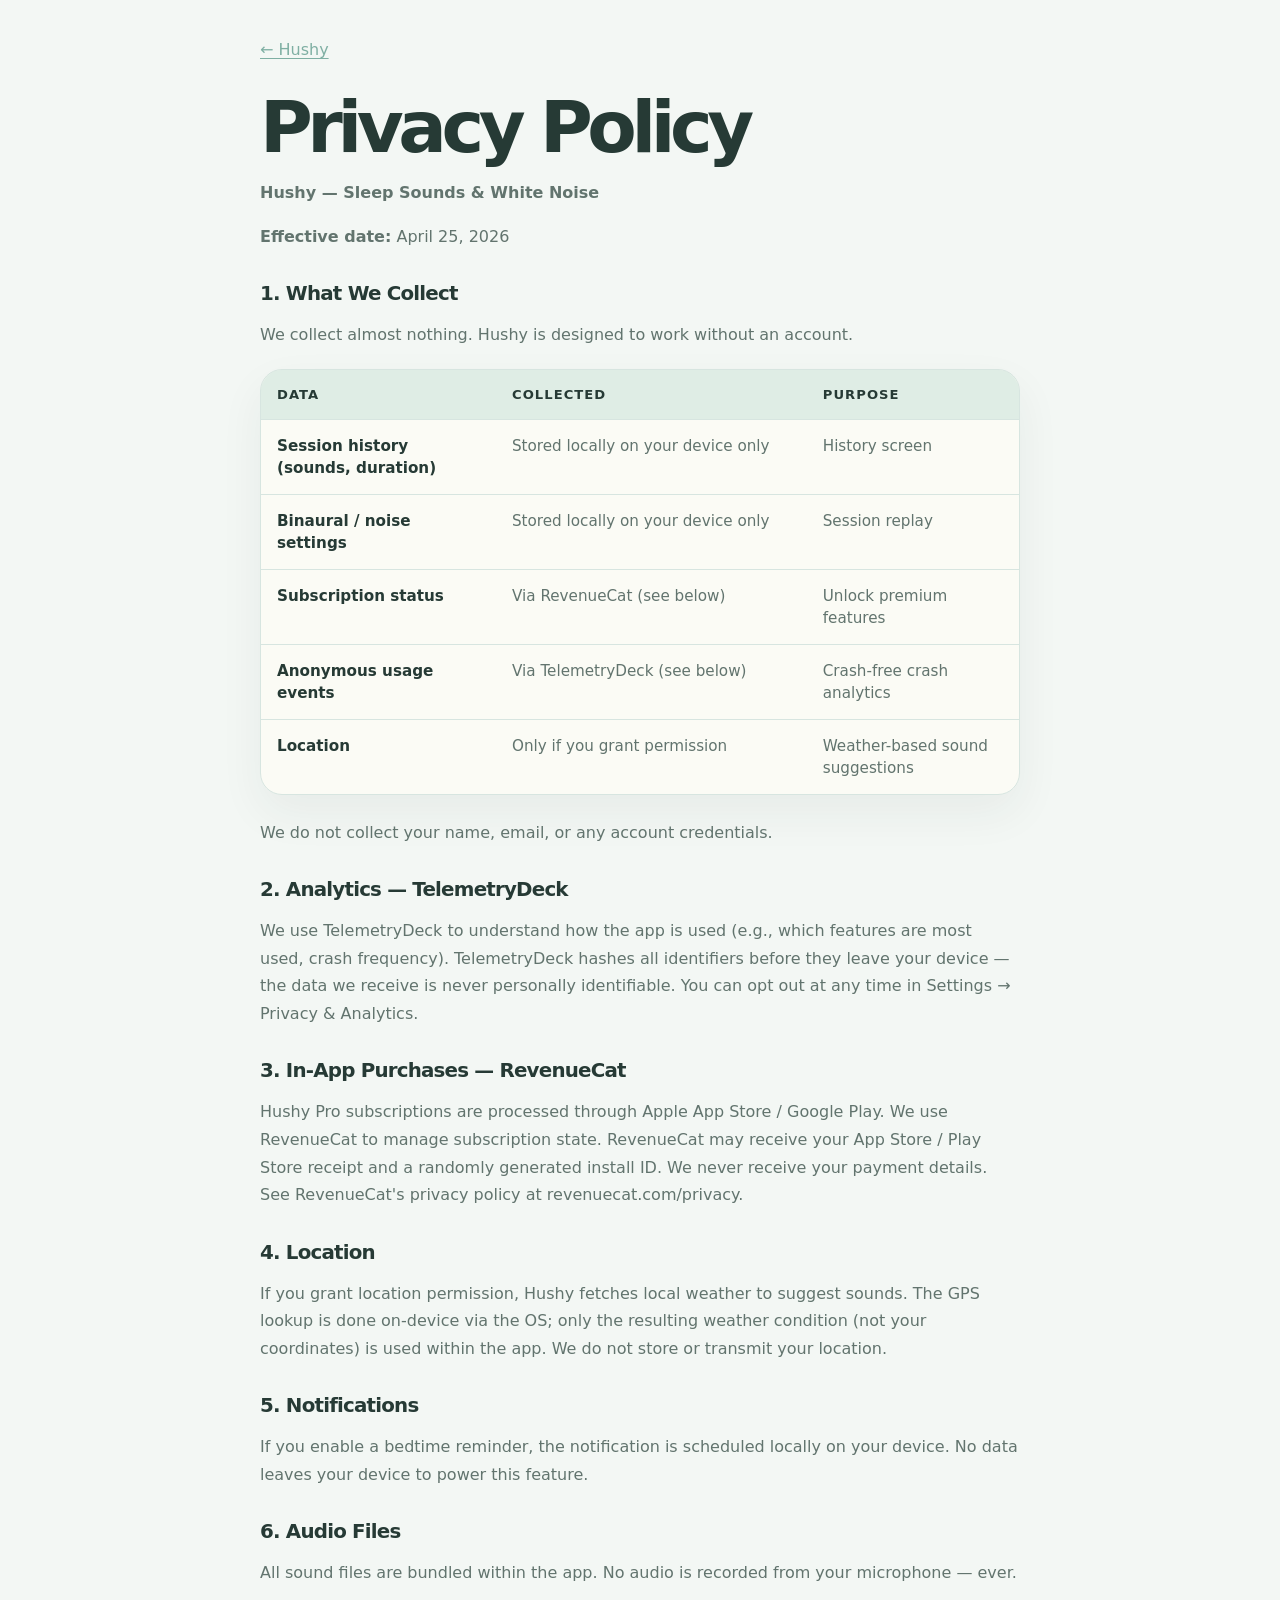
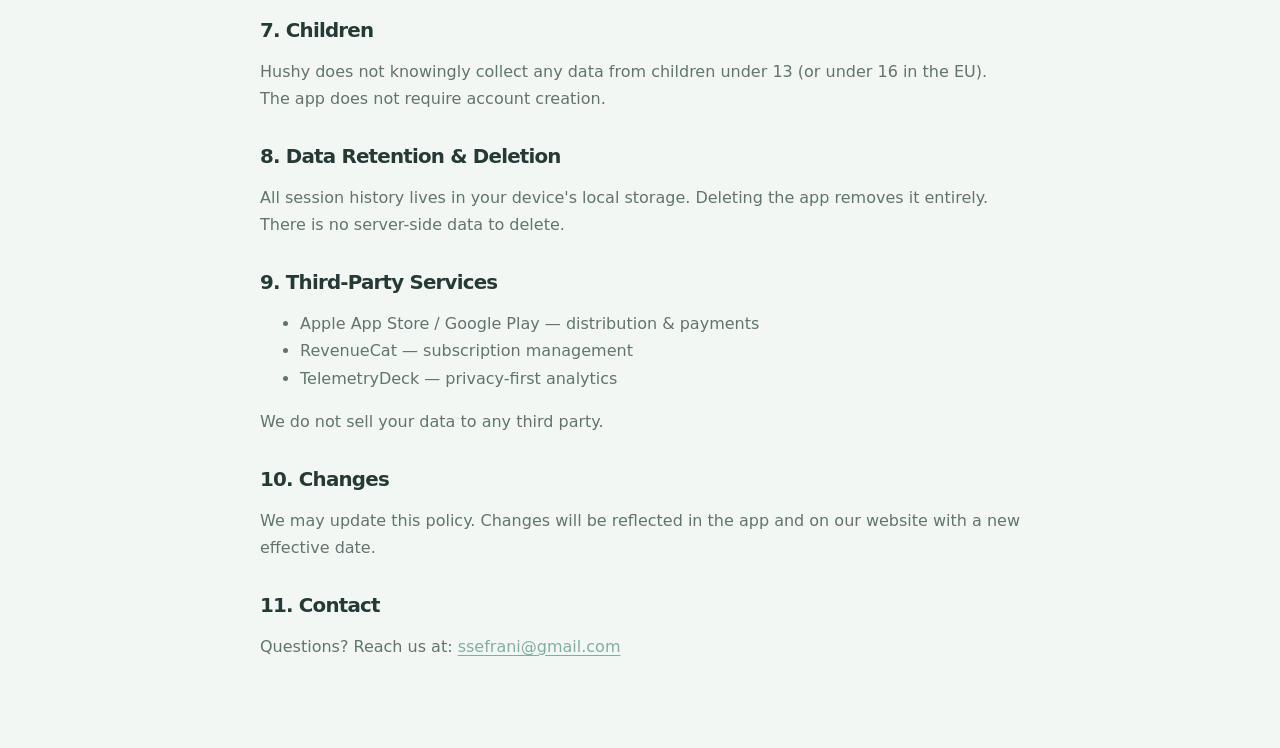
==== privacy.html @ 8d74f853 "Add files via upload" ====
<!doctype html>
<html lang="en">
<head>
  <meta charset="utf-8" />
  <meta name="viewport" content="width=device-width, initial-scale=1" />
  <title>Privacy Policy — Hushy</title>
  <meta name="description" content="Privacy Policy for Hushy." />
  <meta name="theme-color" content="#F3F7F4" />
  <link rel="icon" href="assets/hushy-icon.svg" type="image/svg+xml" />
  <link rel="stylesheet" href="assets/styles.css" />
</head>
<body>
  <main class="legal">
    <a class="back-link" href="index.html">← Hushy</a>
    <h1>Privacy Policy</h1>
    <p><strong>Hushy — Sleep Sounds &amp; White Noise</strong></p>
    <p><strong>Effective date:</strong> April 25, 2026</p>

    <h2>1. What We Collect</h2>
    <p>We collect almost nothing. Hushy is designed to work without an account.</p>

    <table>
      <thead>
        <tr>
          <th>Data</th>
          <th>Collected</th>
          <th>Purpose</th>
        </tr>
      </thead>
      <tbody>
        <tr>
          <td>Session history (sounds, duration)</td>
          <td>Stored locally on your device only</td>
          <td>History screen</td>
        </tr>
        <tr>
          <td>Binaural / noise settings</td>
          <td>Stored locally on your device only</td>
          <td>Session replay</td>
        </tr>
        <tr>
          <td>Subscription status</td>
          <td>Via RevenueCat (see below)</td>
          <td>Unlock premium features</td>
        </tr>
        <tr>
          <td>Anonymous usage events</td>
          <td>Via TelemetryDeck (see below)</td>
          <td>Crash-free crash analytics</td>
        </tr>
        <tr>
          <td>Location</td>
          <td>Only if you grant permission</td>
          <td>Weather-based sound suggestions</td>
        </tr>
      </tbody>
    </table>

    <p>We do not collect your name, email, or any account credentials.</p>

    <h2>2. Analytics — TelemetryDeck</h2>
    <p>
      We use TelemetryDeck to understand how the app is used (e.g., which features are most used,
      crash frequency). TelemetryDeck hashes all identifiers before they leave your device — the data
      we receive is never personally identifiable. You can opt out at any time in Settings → Privacy
      &amp; Analytics.
    </p>

    <h2>3. In-App Purchases — RevenueCat</h2>
    <p>
      Hushy Pro subscriptions are processed through Apple App Store / Google Play. We use RevenueCat
      to manage subscription state. RevenueCat may receive your App Store / Play Store receipt and a
      randomly generated install ID. We never receive your payment details. See RevenueCat's privacy
      policy at revenuecat.com/privacy.
    </p>

    <h2>4. Location</h2>
    <p>
      If you grant location permission, Hushy fetches local weather to suggest sounds. The GPS lookup
      is done on-device via the OS; only the resulting weather condition (not your coordinates) is used
      within the app. We do not store or transmit your location.
    </p>

    <h2>5. Notifications</h2>
    <p>
      If you enable a bedtime reminder, the notification is scheduled locally on your device. No data
      leaves your device to power this feature.
    </p>

    <h2>6. Audio Files</h2>
    <p>
      All sound files are bundled within the app. No audio is recorded from your microphone — ever.
    </p>

    <h2>7. Children</h2>
    <p>
      Hushy does not knowingly collect any data from children under 13 (or under 16 in the EU). The app
      does not require account creation.
    </p>

    <h2>8. Data Retention &amp; Deletion</h2>
    <p>
      All session history lives in your device's local storage. Deleting the app removes it entirely.
      There is no server-side data to delete.
    </p>

    <h2>9. Third-Party Services</h2>
    <ul>
      <li>Apple App Store / Google Play — distribution &amp; payments</li>
      <li>RevenueCat — subscription management</li>
      <li>TelemetryDeck — privacy-first analytics</li>
    </ul>
    <p>We do not sell your data to any third party.</p>

    <h2>10. Changes</h2>
    <p>
      We may update this policy. Changes will be reflected in the app and on our website with a new
      effective date.
    </p>

    <h2>11. Contact</h2>
    <p>
      Questions? Reach us at: <a href="mailto:ssefrani@gmail.com">ssefrani@gmail.com</a>
    </p>
  </main>
</body>
</html>
---- assets/styles.css ----
:root {
  --background: #F3F7F4;
  --surface: #E8F1ED;
  --surface-soft: #F8FBF9;
  --text: #263A35;
  --muted: #62746E;
  --sage: #A8CFC4;
  --sage-dark: #7FAFA3;
  --cream: #FFFCF6;
  --border: #D7E5E0;
}

* {
  box-sizing: border-box;
}

html {
  background: var(--background);
}

body {
  margin: 0;
  font-family: Inter, ui-sans-serif, system-ui, -apple-system, BlinkMacSystemFont, "Segoe UI", sans-serif;
  color: var(--text);
  background: var(--background);
}

a {
  color: inherit;
  text-decoration: none;
}

.landing-body {
  height: 100dvh;
  overflow: hidden;
}

.landing {
  width: min(960px, calc(100% - 32px));
  height: 100dvh;
  margin: 0 auto;
  display: grid;
  grid-template-rows: auto 1fr auto;
}

.topbar {
  height: 70px;
  display: flex;
  align-items: center;
  justify-content: space-between;
}

.brand,
.nav-links {
  display: flex;
  align-items: center;
}

.brand {
  gap: 10px;
  font-size: 1.08rem;
  font-weight: 800;
  letter-spacing: -0.04em;
}

.brand img {
  width: 34px;
  height: 34px;
}

.nav-links {
  gap: 18px;
  color: var(--muted);
  font-size: 0.94rem;
}

.nav-links a:hover,
.back-link:hover,
.landing-footer a:hover {
  color: var(--sage-dark);
}

.hero {
  display: grid;
  place-items: center;
  align-content: center;
  text-align: center;
  padding: 12px 0;
}

.app-icon {
  width: clamp(78px, 12vw, 108px);
  height: clamp(78px, 12vw, 108px);
  margin-bottom: 18px;
}

.eyebrow {
  margin: 0 0 12px;
  color: var(--sage-dark);
  font-size: 0.74rem;
  font-weight: 800;
  letter-spacing: 0.14em;
  text-transform: uppercase;
}

h1 {
  max-width: 760px;
  margin: 0;
  font-size: clamp(3rem, 8vw, 6.2rem);
  line-height: 0.94;
  letter-spacing: -0.075em;
}

.subtitle {
  max-width: 520px;
  margin: 20px auto 0;
  color: var(--muted);
  font-size: clamp(1rem, 2vw, 1.15rem);
  line-height: 1.55;
}

.store-row {
  display: flex;
  justify-content: center;
  flex-wrap: wrap;
  gap: 12px;
  margin-top: 28px;
}

.store-button {
  width: 168px;
  min-height: 56px;
  padding: 10px 18px;
  border: 1px solid var(--sage-dark);
  border-radius: 999px;
  display: flex;
  flex-direction: column;
  justify-content: center;
  text-align: left;
  transition: transform 160ms ease, background 160ms ease;
}

.store-button:hover {
  transform: translateY(-1px);
}

.store-button small {
  font-size: 0.72rem;
}

.store-button strong {
  font-size: 1.08rem;
  line-height: 1.05;
}

.store-button.primary {
  color: var(--cream);
  background: var(--sage-dark);
}

.store-button.primary small {
  color: #dce8e1;
}

.store-button.secondary {
  color: var(--sage-dark);
  background: var(--surface-soft);
}

.store-button.secondary small {
  color: var(--muted);
}

.tiny-note {
  margin: 14px 0 0;
  color: var(--muted);
  font-size: 0.86rem;
}

.landing-footer {
  min-height: 52px;
  display: flex;
  align-items: center;
  justify-content: center;
  gap: 10px;
  color: var(--muted);
  font-size: 0.88rem;
}

.legal {
  width: min(760px, calc(100% - 32px));
  margin: 0 auto;
  padding: 40px 0 72px;
}

.back-link {
  display: inline-block;
  margin-bottom: 32px;
  color: var(--muted);
}

.legal h1 {
  font-size: clamp(2.5rem, 7vw, 4.5rem);
  line-height: 1;
}

.legal h2 {
  margin: 32px 0 8px;
  font-size: 1.24rem;
  letter-spacing: -0.04em;
}

.legal p,
.legal li {
  color: var(--muted);
  line-height: 1.72;
}

.legal a {
  color: var(--sage-dark);
  text-decoration: underline;
  text-underline-offset: 3px;
}

@media (max-height: 690px) and (min-width: 720px) {
  .app-icon {
    width: 72px;
    height: 72px;
    margin-bottom: 12px;
  }

  h1 {
    font-size: clamp(2.8rem, 7vw, 5.3rem);
  }

  .subtitle {
    margin-top: 14px;
  }

  .store-row {
    margin-top: 20px;
  }

  .tiny-note {
    display: none;
  }
}

@media (max-width: 560px) {
  .landing-body {
    overflow: auto;
  }

  .landing {
    min-height: 100dvh;
    height: auto;
  }

  .topbar {
    height: 68px;
  }

  .nav-links {
    gap: 12px;
    font-size: 0.9rem;
  }

  h1 {
    font-size: clamp(2.9rem, 14vw, 4.6rem);
  }

  .store-button {
    width: min(100%, 246px);
  }

  .landing-footer {
    flex-wrap: wrap;
    min-height: auto;
    padding: 18px 0 24px;
  }
}

.legal table {
  width: 100%;
  margin: 20px 0 24px;
  border-collapse: separate;
  border-spacing: 0;
  overflow: hidden;
  color: var(--muted);
  background: rgba(255, 252, 246, 0.72);
  border: 1px solid var(--border);
  border-radius: 22px;
  box-shadow: 0 18px 45px rgba(38, 58, 53, 0.06);
}

.legal th,
.legal td {
  padding: 15px 16px;
  text-align: left;
  vertical-align: top;
  border-bottom: 1px solid var(--border);
  line-height: 1.45;
}

.legal th {
  color: var(--text);
  background: rgba(168, 207, 196, 0.34);
  font-size: 0.82rem;
  font-weight: 800;
  letter-spacing: 0.08em;
  text-transform: uppercase;
}

.legal td {
  font-size: 0.95rem;
}

.legal tr:last-child td {
  border-bottom: 0;
}

.legal td:first-child {
  width: 31%;
  color: var(--text);
  font-weight: 700;
}

.legal td:nth-child(2) {
  width: 41%;
}

@media (max-width: 640px) {
  .legal table,
  .legal thead,
  .legal tbody,
  .legal tr,
  .legal th,
  .legal td {
    display: block;
  }

  .legal table {
    background: transparent;
    border: 0;
    border-radius: 0;
    box-shadow: none;
  }

  .legal thead {
    position: absolute;
    width: 1px;
    height: 1px;
    overflow: hidden;
    clip: rect(0 0 0 0);
    white-space: nowrap;
  }

  .legal tr {
    margin-bottom: 12px;
    padding: 14px 16px;
    background: rgba(255, 252, 246, 0.72);
    border: 1px solid var(--border);
    border-radius: 20px;
    box-shadow: 0 14px 34px rgba(38, 58, 53, 0.05);
  }

  .legal td {
    width: 100% !important;
    padding: 0;
    border-bottom: 0;
    font-size: 0.95rem;
  }

  .legal td + td {
    margin-top: 10px;
  }

  .legal td::before {
    display: block;
    margin-bottom: 3px;
    color: var(--sage-dark);
    font-size: 0.72rem;
    font-weight: 800;
    letter-spacing: 0.08em;
    text-transform: uppercase;
  }

  .legal td:nth-child(1)::before {
    content: "Data";
  }

  .legal td:nth-child(2)::before {
    content: "Collected";
  }

  .legal td:nth-child(3)::before {
    content: "Purpose";
  }
}
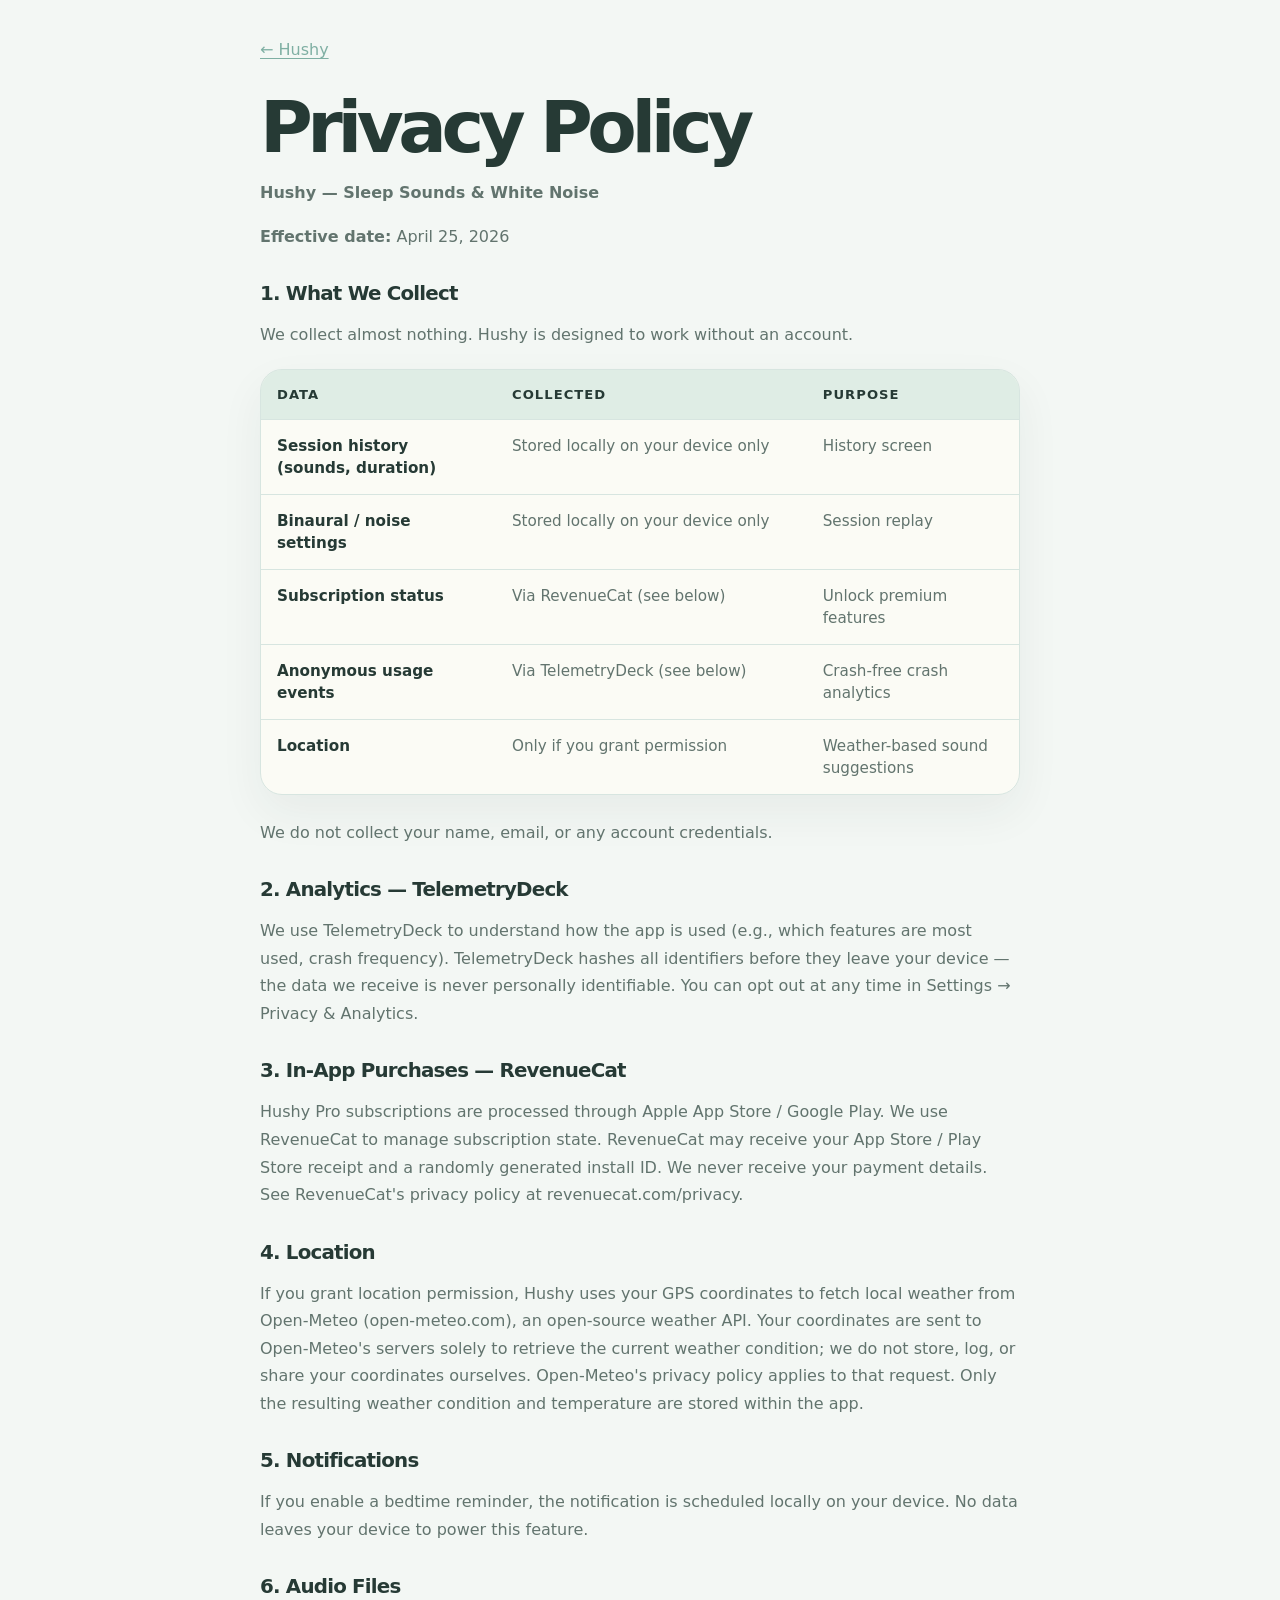
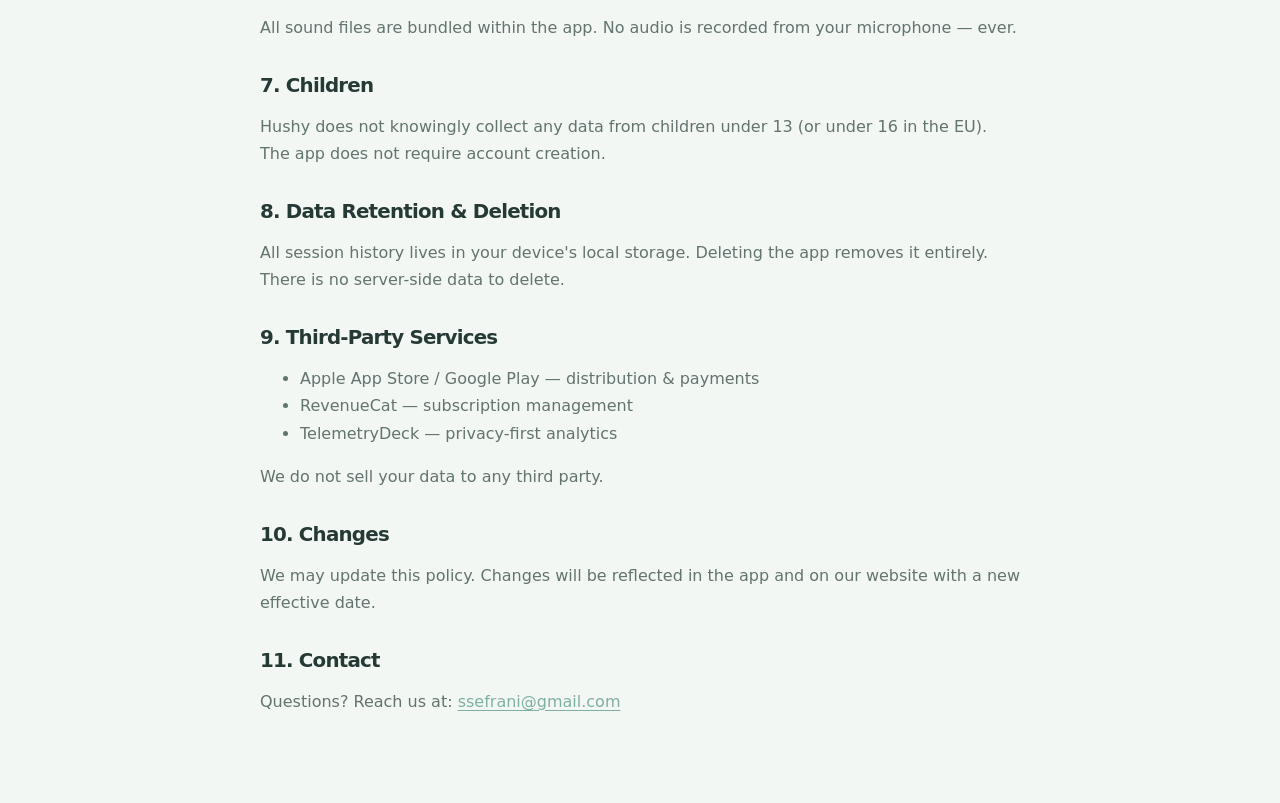
==== commit 4ab1e9d7: "Update privacy.html" ====
--- a/privacy.html
+++ b/privacy.html
@@ -76,9 +76,10 @@
 
     <h2>4. Location</h2>
     <p>
-      If you grant location permission, Hushy fetches local weather to suggest sounds. The GPS lookup
-      is done on-device via the OS; only the resulting weather condition (not your coordinates) is used
-      within the app. We do not store or transmit your location.
+      If you grant location permission, Hushy uses your GPS coordinates to fetch local weather from Open-Meteo 
+      (open-meteo.com), an open-source weather API. Your coordinates are sent to Open-Meteo's servers solely to 
+      retrieve the current weather condition; we do not store, log, or share your coordinates ourselves. 
+      Open-Meteo's privacy policy applies to that request. Only the resulting weather condition and temperature are stored within the app.
     </p>
 
     <h2>5. Notifications</h2>
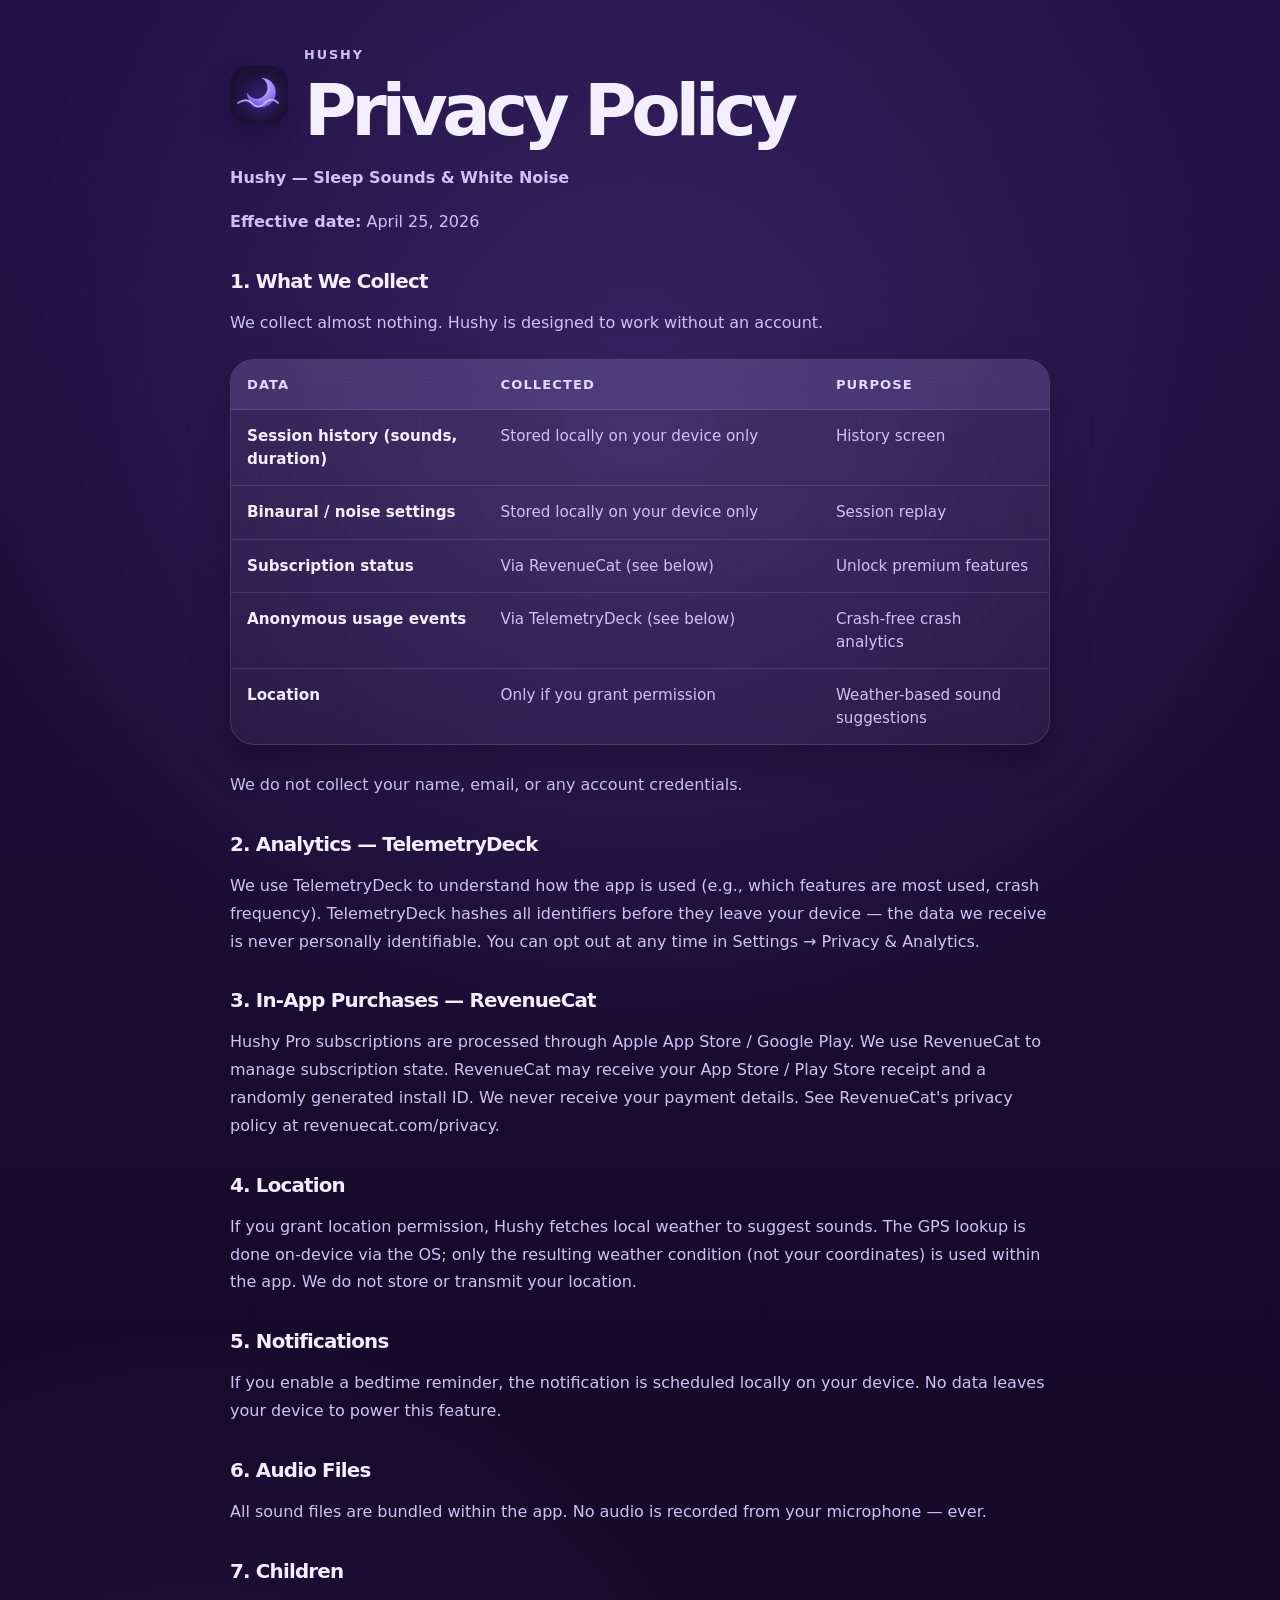
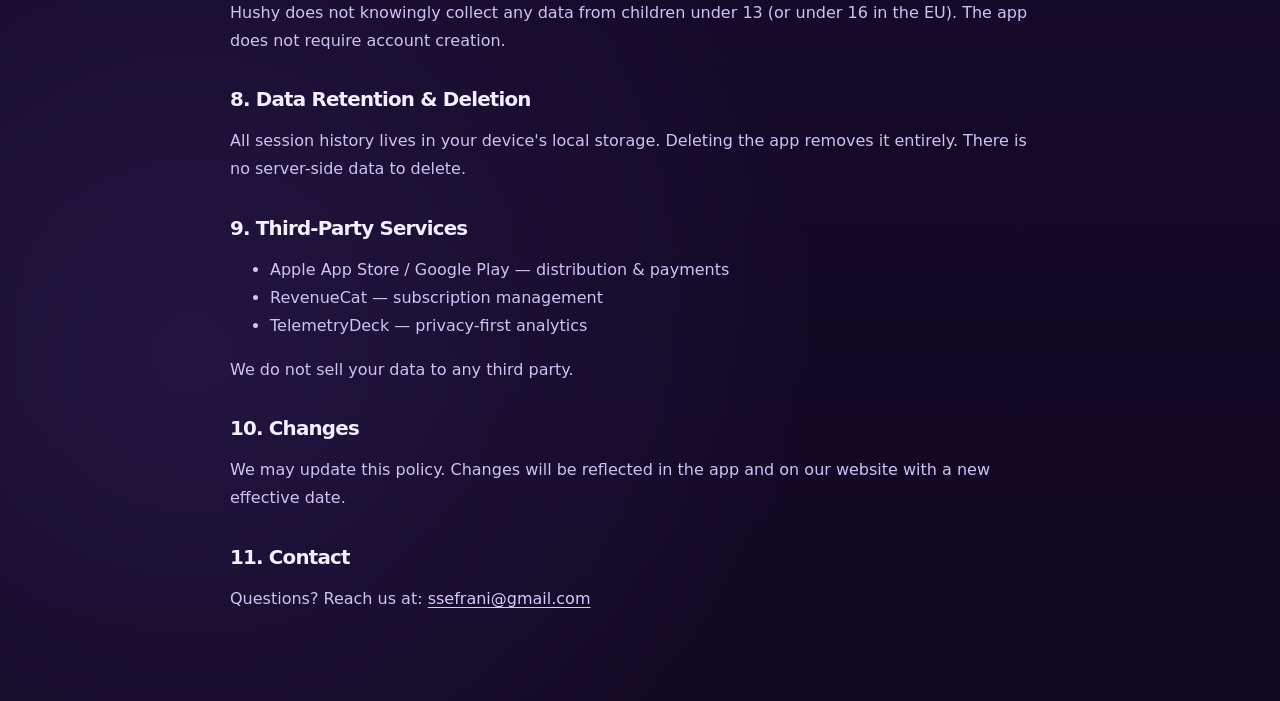
==== commit ee17355d: "update site use different colors, change icons, add screenshots, remove back btns from privacy/terms" ====
--- a/privacy.html
+++ b/privacy.html
@@ -5,14 +5,20 @@
   <meta name="viewport" content="width=device-width, initial-scale=1" />
   <title>Privacy Policy — Hushy</title>
   <meta name="description" content="Privacy Policy for Hushy." />
-  <meta name="theme-color" content="#F3F7F4" />
-  <link rel="icon" href="assets/hushy-icon.svg" type="image/svg+xml" />
+  <meta name="theme-color" content="#3C2260" />
+  <link rel="icon" href="assets/hushy-icon-small.png" type="image/png" />
+  <link rel="apple-touch-icon" href="assets/hushy-icon-large.png" />
   <link rel="stylesheet" href="assets/styles.css" />
 </head>
 <body>
   <main class="legal">
-    <a class="back-link" href="index.html">← Hushy</a>
-    <h1>Privacy Policy</h1>
+    <div class="legal-header">
+      <img class="legal-icon" src="assets/hushy-icon-small.png" alt="" />
+      <div>
+        <p class="legal-kicker">Hushy</p>
+        <h1>Privacy Policy</h1>
+      </div>
+    </div>
     <p><strong>Hushy — Sleep Sounds &amp; White Noise</strong></p>
     <p><strong>Effective date:</strong> April 25, 2026</p>
 
@@ -76,10 +82,9 @@
 
     <h2>4. Location</h2>
     <p>
-      If you grant location permission, Hushy uses your GPS coordinates to fetch local weather from Open-Meteo 
-      (open-meteo.com), an open-source weather API. Your coordinates are sent to Open-Meteo's servers solely to 
-      retrieve the current weather condition; we do not store, log, or share your coordinates ourselves. 
-      Open-Meteo's privacy policy applies to that request. Only the resulting weather condition and temperature are stored within the app.
+      If you grant location permission, Hushy fetches local weather to suggest sounds. The GPS lookup
+      is done on-device via the OS; only the resulting weather condition (not your coordinates) is used
+      within the app. We do not store or transmit your location.
     </p>
 
     <h2>5. Notifications</h2>
--- a/assets/styles.css
+++ b/assets/styles.css
@@ -1,13 +1,18 @@
 :root {
-  --background: #F3F7F4;
-  --surface: #E8F1ED;
-  --surface-soft: #F8FBF9;
-  --text: #263A35;
-  --muted: #62746E;
-  --sage: #A8CFC4;
-  --sage-dark: #7FAFA3;
-  --cream: #FFFCF6;
-  --border: #D7E5E0;
+  --background: #160b2d;
+  --background-alt: #201142;
+  --surface: rgba(67, 44, 123, 0.36);
+  --surface-strong: rgba(88, 63, 154, 0.48);
+  --surface-soft: rgba(255, 255, 255, 0.06);
+  --text: #f4efff;
+  --muted: #cec2f4;
+  --muted-strong: #e1d8ff;
+  --accent: #a595ff;
+  --accent-soft: #d8c9ff;
+  --accent-glow: rgba(172, 154, 255, 0.24);
+  --border: rgba(218, 207, 255, 0.14);
+  --shadow: 0 28px 80px rgba(8, 4, 21, 0.45);
+  --shadow-soft: 0 16px 40px rgba(8, 4, 21, 0.26);
 }
 
 * {
@@ -15,14 +20,25 @@
 }
 
 html {
-  background: var(--background);
+  background:
+    radial-gradient(circle at 50% 18%, rgba(116, 89, 194, 0.28), transparent 34%),
+    radial-gradient(circle at 15% 85%, rgba(90, 65, 160, 0.22), transparent 28%),
+    linear-gradient(180deg, #221145 0%, #160b2d 52%, #110822 100%);
 }
 
 body {
   margin: 0;
   font-family: Inter, ui-sans-serif, system-ui, -apple-system, BlinkMacSystemFont, "Segoe UI", sans-serif;
   color: var(--text);
-  background: var(--background);
+  background: transparent;
+}
+
+main,
+.topbar,
+.hero,
+.legal {
+  position: relative;
+  z-index: 1;
 }
 
 a {
@@ -31,20 +47,19 @@
 }
 
 .landing-body {
-  height: 100dvh;
-  overflow: hidden;
+  min-height: 100dvh;
 }
 
 .landing {
-  width: min(960px, calc(100% - 32px));
-  height: 100dvh;
+  width: min(1080px, calc(100% - 32px));
+  min-height: 100dvh;
   margin: 0 auto;
   display: grid;
-  grid-template-rows: auto 1fr auto;
+  grid-template-rows: auto auto auto auto;
 }
 
 .topbar {
-  height: 70px;
+  height: 78px;
   display: flex;
   align-items: center;
   justify-content: space-between;
@@ -57,15 +72,17 @@
 }
 
 .brand {
-  gap: 10px;
+  gap: 12px;
   font-size: 1.08rem;
   font-weight: 800;
   letter-spacing: -0.04em;
+  color: var(--muted-strong);
 }
 
 .brand img {
   width: 34px;
   height: 34px;
+  filter: drop-shadow(0 0 16px rgba(173, 159, 255, 0.2));
 }
 
 .nav-links {
@@ -74,10 +91,14 @@
   font-size: 0.94rem;
 }
 
+.nav-links a,
+.landing-footer a {
+  transition: color 160ms ease, opacity 160ms ease;
+}
+
 .nav-links a:hover,
-.back-link:hover,
 .landing-footer a:hover {
-  color: var(--sage-dark);
+  color: var(--muted-strong);
 }
 
 .hero {
@@ -85,38 +106,41 @@
   place-items: center;
   align-content: center;
   text-align: center;
-  padding: 12px 0;
+  padding: 28px 0 28px;
+  min-height: calc(100dvh - 160px);
 }
 
 .app-icon {
-  width: clamp(78px, 12vw, 108px);
-  height: clamp(78px, 12vw, 108px);
-  margin-bottom: 18px;
+  width: clamp(84px, 12vw, 120px);
+  height: clamp(84px, 12vw, 120px);
+  border-radius: 26px;
+  box-shadow: 0 0 36px rgba(137, 118, 255, 0.15);
+  margin-bottom: 20px;
 }
 
 .eyebrow {
-  margin: 0 0 12px;
-  color: var(--sage-dark);
+  margin: 0 0 14px;
+  color: var(--accent-soft);
   font-size: 0.74rem;
   font-weight: 800;
-  letter-spacing: 0.14em;
+  letter-spacing: 0.16em;
   text-transform: uppercase;
 }
 
 h1 {
   max-width: 760px;
   margin: 0;
-  font-size: clamp(3rem, 8vw, 6.2rem);
-  line-height: 0.94;
+  font-size: clamp(3rem, 8vw, 6rem);
+  line-height: 0.95;
   letter-spacing: -0.075em;
 }
 
 .subtitle {
-  max-width: 520px;
+  max-width: 560px;
   margin: 20px auto 0;
   color: var(--muted);
   font-size: clamp(1rem, 2vw, 1.15rem);
-  line-height: 1.55;
+  line-height: 1.6;
 }
 
 .store-row {
@@ -124,20 +148,20 @@
   justify-content: center;
   flex-wrap: wrap;
   gap: 12px;
-  margin-top: 28px;
+  margin-top: 30px;
 }
 
 .store-button {
-  width: 168px;
-  min-height: 56px;
+  width: 172px;
+  min-height: 58px;
   padding: 10px 18px;
-  border: 1px solid var(--sage-dark);
   border-radius: 999px;
   display: flex;
   flex-direction: column;
   justify-content: center;
   text-align: left;
-  transition: transform 160ms ease, background 160ms ease;
+  transition: transform 160ms ease, background 160ms ease, border-color 160ms ease, box-shadow 160ms ease;
+  box-shadow: var(--shadow-soft);
 }
 
 .store-button:hover {
@@ -154,17 +178,18 @@
 }
 
 .store-button.primary {
-  color: var(--cream);
-  background: var(--sage-dark);
+  color: #ffffff;
+  background: linear-gradient(180deg, #6d5cd3 0%, #432c7b 100%);
+  border-color: rgba(228, 220, 255, 0.16);
 }
 
 .store-button.primary small {
-  color: #dce8e1;
+  color: #e6dfff;
 }
 
 .store-button.secondary {
-  color: var(--sage-dark);
-  background: var(--surface-soft);
+  color: var(--muted-strong);
+  background: rgba(255, 255, 255, 0.06);
 }
 
 .store-button.secondary small {
@@ -177,8 +202,128 @@
   font-size: 0.86rem;
 }
 
+.showcase {
+  padding: 18px 0 82px;
+}
+
+.showcase h2 {
+  margin: 0;
+  font-size: clamp(2rem, 4.8vw, 3.8rem);
+  line-height: 1.02;
+  letter-spacing: -0.06em;
+}
+
+.showcase-stage {
+  position: relative;
+  min-height: 1100px;
+  margin: 0 auto;
+  border-radius: 42px;
+  background: linear-gradient(180deg, rgba(255,255,255,0.055), rgba(255,255,255,0.02));
+  border: 1px solid rgba(255,255,255,0.08);
+  box-shadow: var(--shadow);
+  overflow: hidden;
+}
+
+.showcase-stage::before {
+  content: "";
+  position: absolute;
+  inset: auto -12% -18% -12%;
+  height: 320px;
+  background: radial-gradient(circle at center, rgba(138, 115, 255, 0.38), rgba(138, 115, 255, 0));
+  pointer-events: none;
+}
+
+.showcase-stage::after {
+  content: "";
+  position: absolute;
+  inset: 0;
+  pointer-events: none;
+  background: radial-gradient(circle at 50% 18%, rgba(255,255,255,0.06), transparent 28%);
+}
+
+.showcase-card {
+  position: absolute;
+  margin: 0;
+  width: clamp(180px, 22vw, 250px);
+  border-radius: 34px;
+  overflow: hidden;
+  background: rgba(255,255,255,0.05);
+  border: 1px solid rgba(255,255,255,0.1);
+  box-shadow: 0 18px 50px rgba(6, 4, 20, 0.34);
+  backdrop-filter: blur(10px);
+  transition: transform 220ms ease, box-shadow 220ms ease;
+}
+
+.showcase-card:hover {
+  transform: translateY(-6px) scale(1.01);
+  box-shadow: 0 26px 70px rgba(6, 4, 20, 0.42);
+  z-index: 10;
+}
+
+.showcase-card img {
+  display: block;
+  width: 100%;
+  height: auto;
+}
+
+.showcase-card figcaption {
+  position: absolute;
+  left: 14px;
+  right: 14px;
+  bottom: 14px;
+  display: inline-flex;
+  width: fit-content;
+  max-width: calc(100% - 28px);
+  padding: 10px 14px;
+  border-radius: 999px;
+  font-size: 0.82rem;
+  font-weight: 700;
+  color: var(--muted-strong);
+  background: rgba(20, 11, 45, 0.7);
+  border: 1px solid rgba(255,255,255,0.08);
+  backdrop-filter: blur(10px);
+}
+
+.card-curated {
+  top: 72px;
+  left: 56px;
+  transform: rotate(-6deg);
+}
+
+.card-mix {
+  top: 120px;
+  left: 330px;
+  width: clamp(200px, 24vw, 280px);
+  transform: rotate(4deg);
+}
+
+.card-sleep {
+  top: 84px;
+  right: 64px;
+  transform: rotate(7deg);
+}
+
+.card-history {
+  top: 520px;
+  left: 112px;
+  transform: rotate(-3deg);
+}
+
+.card-favourites {
+  top: 560px;
+  left: 420px;
+  transform: rotate(5deg);
+}
+
+.card-theme {
+  top: 460px;
+  right: 52px;
+  width: clamp(210px, 25vw, 290px);
+  transform: rotate(-7deg);
+}
+
 .landing-footer {
-  min-height: 52px;
+  min-height: 58px;
   display: flex;
   align-items: center;
   justify-content: center;
@@ -188,109 +333,71 @@
 }
 
 .legal {
-  width: min(760px, calc(100% - 32px));
+  width: min(820px, calc(100% - 32px));
   margin: 0 auto;
-  padding: 40px 0 72px;
-}
-
-.back-link {
-  display: inline-block;
-  margin-bottom: 32px;
-  color: var(--muted);
+  padding: 44px 0 72px;
+}
+
+.legal-header {
+  display: flex;
+  align-items: center;
+  gap: 16px;
+  margin-bottom: 18px;
+}
+
+.legal-icon {
+  width: 58px;
+  height: 58px;
+  border-radius: 18px;
+  box-shadow: 0 14px 30px rgba(12, 7, 33, 0.32);
+}
+
+.legal-kicker {
+  margin: 0 0 8px;
+  color: var(--accent-soft);
+  font-size: 0.8rem;
+  font-weight: 800;
+  letter-spacing: 0.15em;
+  text-transform: uppercase;
 }
 
 .legal h1 {
   font-size: clamp(2.5rem, 7vw, 4.5rem);
   line-height: 1;
+  margin: 0;
 }
 
 .legal h2 {
-  margin: 32px 0 8px;
+  margin: 34px 0 8px;
   font-size: 1.24rem;
   letter-spacing: -0.04em;
+  color: var(--text);
 }
 
 .legal p,
 .legal li {
   color: var(--muted);
-  line-height: 1.72;
+  line-height: 1.74;
 }
 
 .legal a {
-  color: var(--sage-dark);
+  color: var(--accent-soft);
   text-decoration: underline;
   text-underline-offset: 3px;
 }
 
-@media (max-height: 690px) and (min-width: 720px) {
-  .app-icon {
-    width: 72px;
-    height: 72px;
-    margin-bottom: 12px;
-  }
-
-  h1 {
-    font-size: clamp(2.8rem, 7vw, 5.3rem);
-  }
-
-  .subtitle {
-    margin-top: 14px;
-  }
-
-  .store-row {
-    margin-top: 20px;
-  }
-
-  .tiny-note {
-    display: none;
-  }
-}
-
-@media (max-width: 560px) {
-  .landing-body {
-    overflow: auto;
-  }
-
-  .landing {
-    min-height: 100dvh;
-    height: auto;
-  }
-
-  .topbar {
-    height: 68px;
-  }
-
-  .nav-links {
-    gap: 12px;
-    font-size: 0.9rem;
-  }
-
-  h1 {
-    font-size: clamp(2.9rem, 14vw, 4.6rem);
-  }
-
-  .store-button {
-    width: min(100%, 246px);
-  }
-
-  .landing-footer {
-    flex-wrap: wrap;
-    min-height: auto;
-    padding: 18px 0 24px;
-  }
-}
-
 .legal table {
   width: 100%;
-  margin: 20px 0 24px;
+  margin: 22px 0 26px;
   border-collapse: separate;
   border-spacing: 0;
   overflow: hidden;
   color: var(--muted);
-  background: rgba(255, 252, 246, 0.72);
+  background: linear-gradient(180deg, rgba(255,255,255,0.07), rgba(255,255,255,0.04));
   border: 1px solid var(--border);
-  border-radius: 22px;
-  box-shadow: 0 18px 45px rgba(38, 58, 53, 0.06);
+  border-radius: 24px;
+  box-shadow: var(--shadow-soft);
+  backdrop-filter: blur(14px);
 }
 
 .legal th,
@@ -299,12 +406,12 @@
   text-align: left;
   vertical-align: top;
   border-bottom: 1px solid var(--border);
-  line-height: 1.45;
+  line-height: 1.48;
 }
 
 .legal th {
-  color: var(--text);
-  background: rgba(168, 207, 196, 0.34);
+  color: var(--muted-strong);
+  background: rgba(165, 149, 255, 0.12);
   font-size: 0.82rem;
   font-weight: 800;
   letter-spacing: 0.08em;
@@ -329,7 +436,130 @@
   width: 41%;
 }
 
+@media (max-height: 690px) and (min-width: 720px) {
+
+  .app-icon {
+    width: 76px;
+    height: 76px;
+    margin-bottom: 10px;
+  }
+
+  h1 {
+    font-size: clamp(2.8rem, 7vw, 5.2rem);
+  }
+
+  .subtitle {
+    margin-top: 14px;
+  }
+
+  .store-row {
+    margin-top: 20px;
+  }
+
+  .tiny-note {
+    display: none;
+  }
+}
+
+@media (max-width: 980px) {
+  .showcase-stage {
+    min-height: 980px;
+  }
+
+  .card-curated {
+    top: 56px;
+    left: 20px;
+  }
+
+  .card-mix {
+    top: 88px;
+    left: 250px;
+  }
+
+  .card-sleep {
+    top: 76px;
+    right: 18px;
+  }
+
+  .card-history {
+    top: 448px;
+    left: 58px;
+  }
+
+  .card-favourites {
+    top: 500px;
+    left: 312px;
+  }
+
+  .card-theme {
+    top: 412px;
+    right: 12px;
+  }
+}
+
 @media (max-width: 640px) {
+  .landing {
+    min-height: 100dvh;
+  }
+
+  .hero {
+    min-height: auto;
+    padding-top: 22px;
+  }
+
+  .nav-links {
+    gap: 12px;
+    font-size: 0.9rem;
+  }
+
+  h1 {
+    font-size: clamp(2.9rem, 14vw, 4.5rem);
+  }
+
+  .store-button {
+    width: min(100%, 246px);
+  }
+
+  .landing-footer {
+    flex-wrap: wrap;
+    min-height: auto;
+    padding: 20px 0 24px;
+  }
+
+  .showcase {
+    padding-top: 4px;
+    padding-bottom: 56px;
+  }
+
+  .section-copy {
+    margin-bottom: 22px;
+  }
+
+  .showcase-stage {
+    min-height: auto;
+    padding: 18px 14px 20px;
+    display: grid;
+    grid-template-columns: 1fr 1fr;
+    gap: 14px;
+  }
+
+  .showcase-card {
+    position: relative;
+    inset: auto;
+    width: 100%;
+    transform: none !important;
+    border-radius: 26px;
+  }
+
+  .card-theme,
+  .card-mix {
+    grid-column: span 2;
+  }
+
+  .legal-header {
+    align-items: flex-start;
+  }
+
   .legal table,
   .legal thead,
   .legal tbody,
@@ -344,6 +574,7 @@
     border: 0;
     border-radius: 0;
     box-shadow: none;
+    backdrop-filter: none;
   }
 
   .legal thead {
@@ -358,10 +589,10 @@
   .legal tr {
     margin-bottom: 12px;
     padding: 14px 16px;
-    background: rgba(255, 252, 246, 0.72);
+    background: linear-gradient(180deg, rgba(255,255,255,0.08), rgba(255,255,255,0.05));
     border: 1px solid var(--border);
     border-radius: 20px;
-    box-shadow: 0 14px 34px rgba(38, 58, 53, 0.05);
+    box-shadow: 0 14px 34px rgba(8, 4, 21, 0.2);
   }
 
   .legal td {
@@ -378,7 +609,7 @@
   .legal td::before {
     display: block;
     margin-bottom: 3px;
-    color: var(--sage-dark);
+    color: var(--accent-soft);
     font-size: 0.72rem;
     font-weight: 800;
     letter-spacing: 0.08em;
